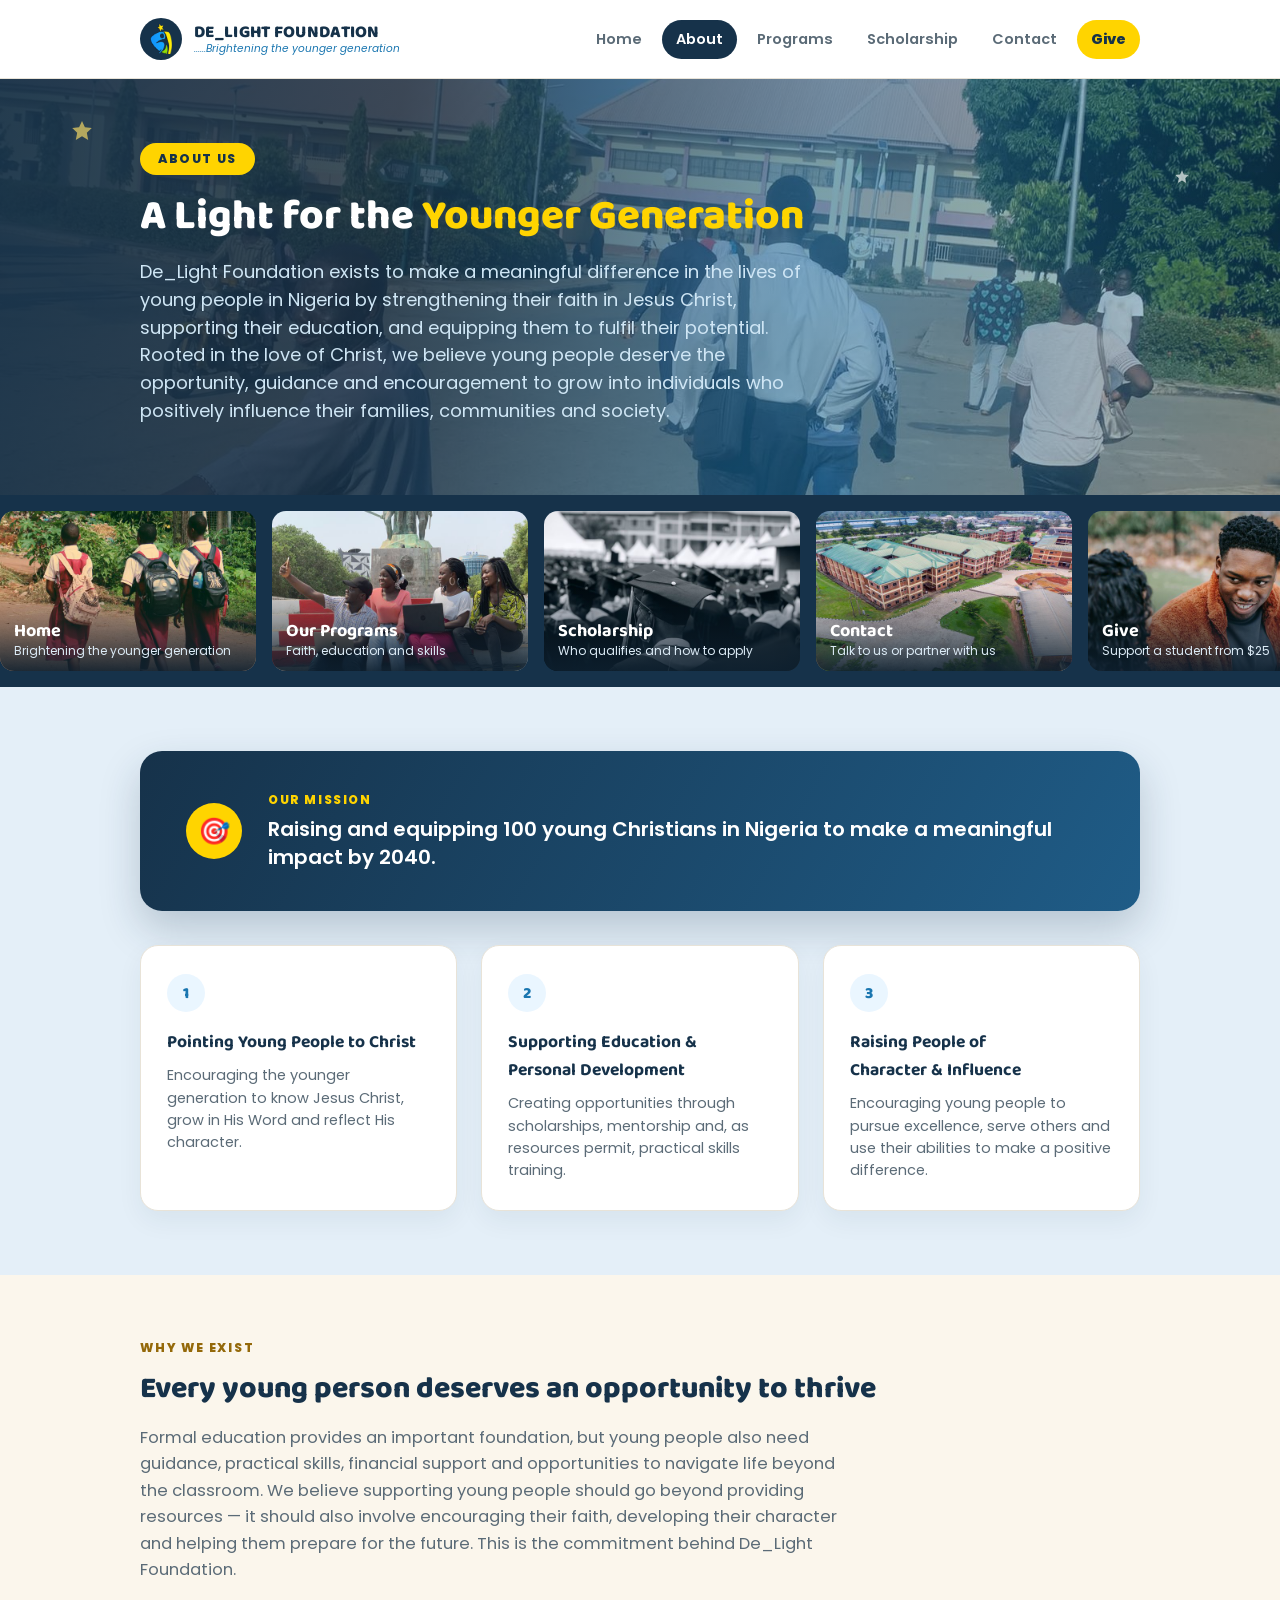
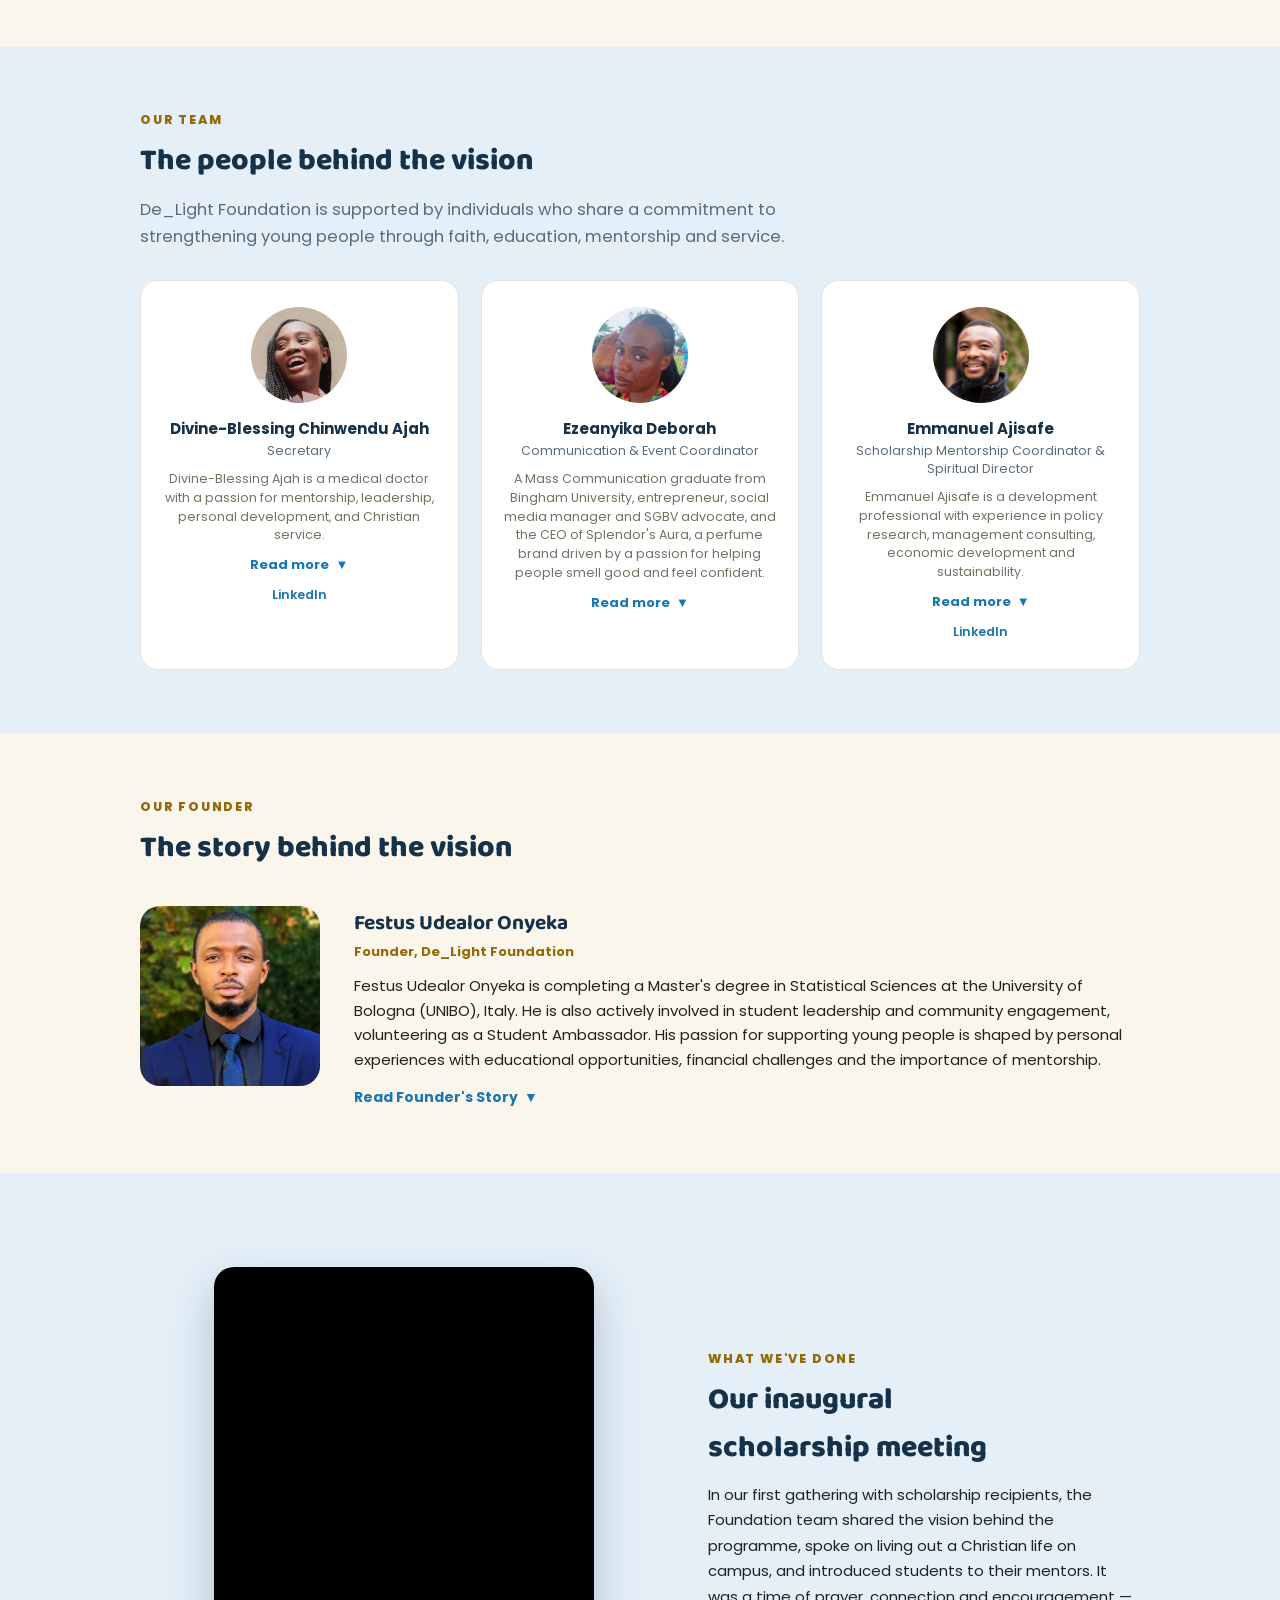
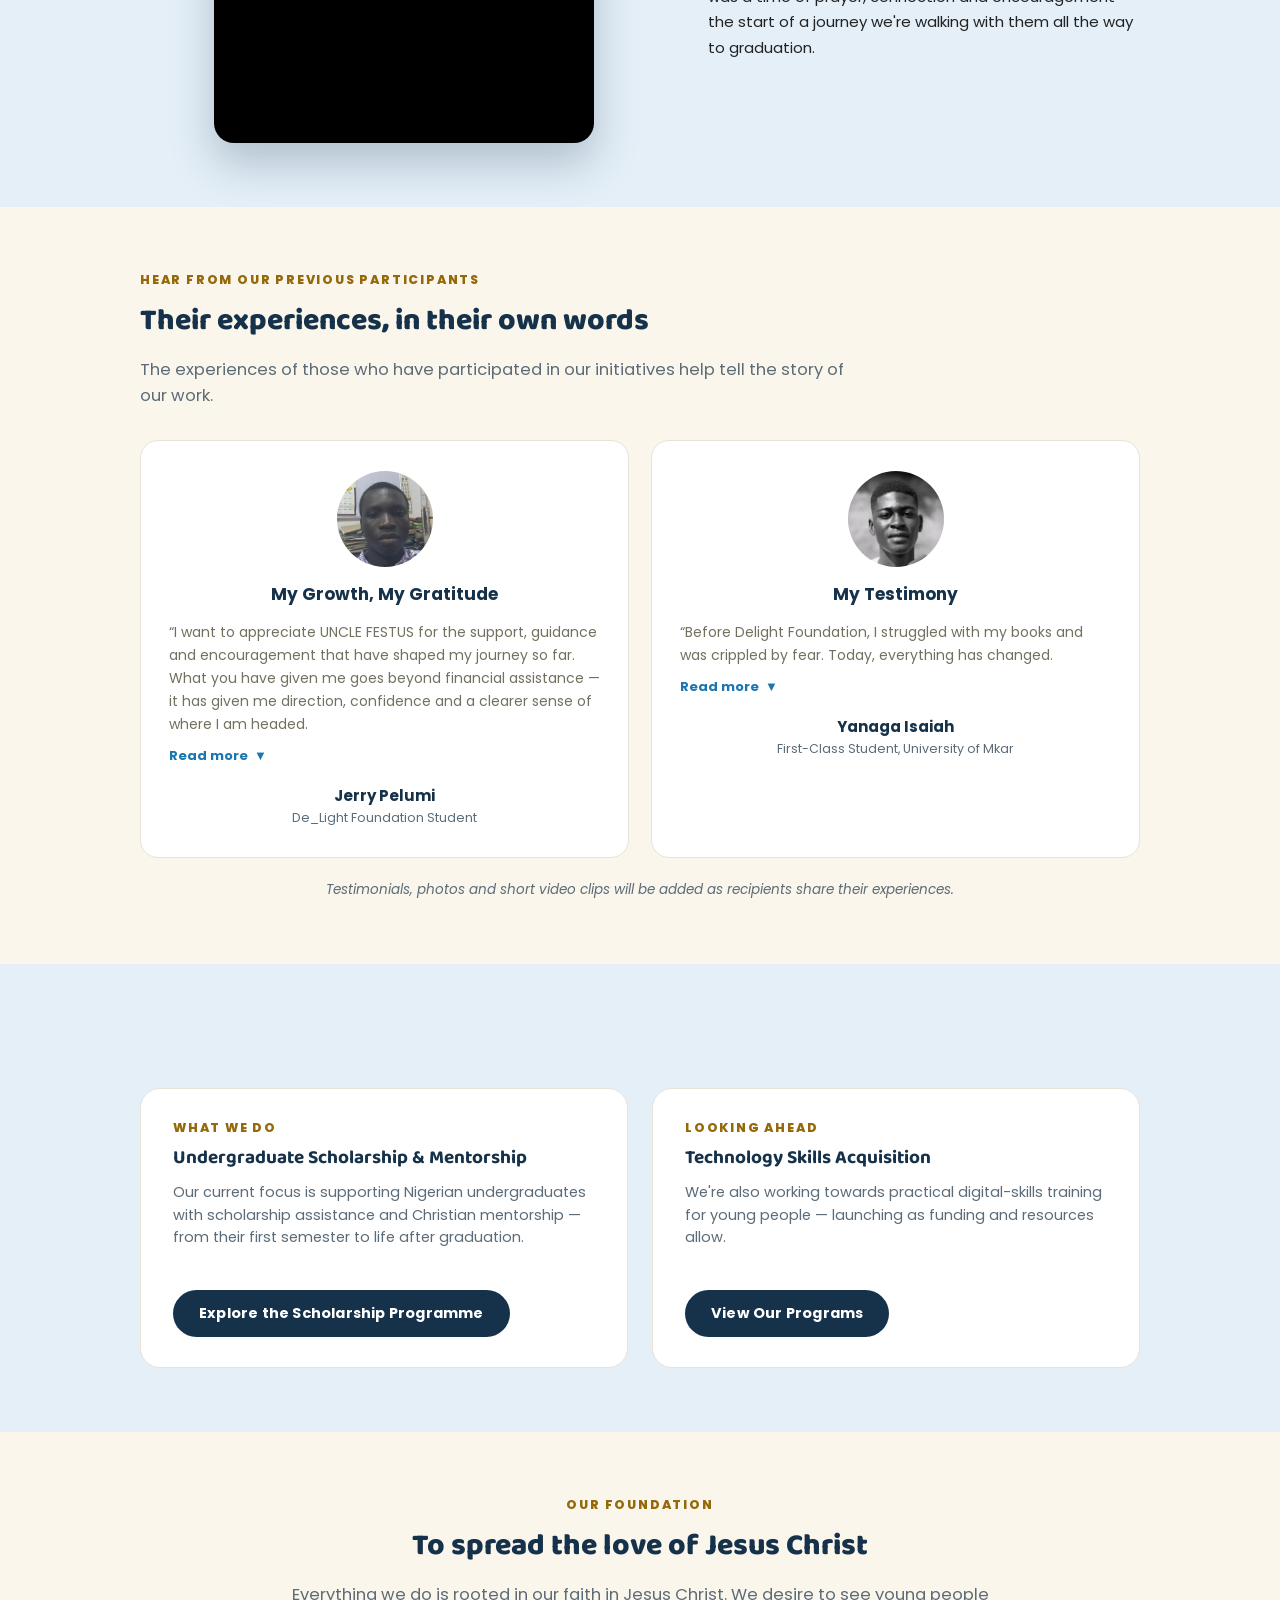
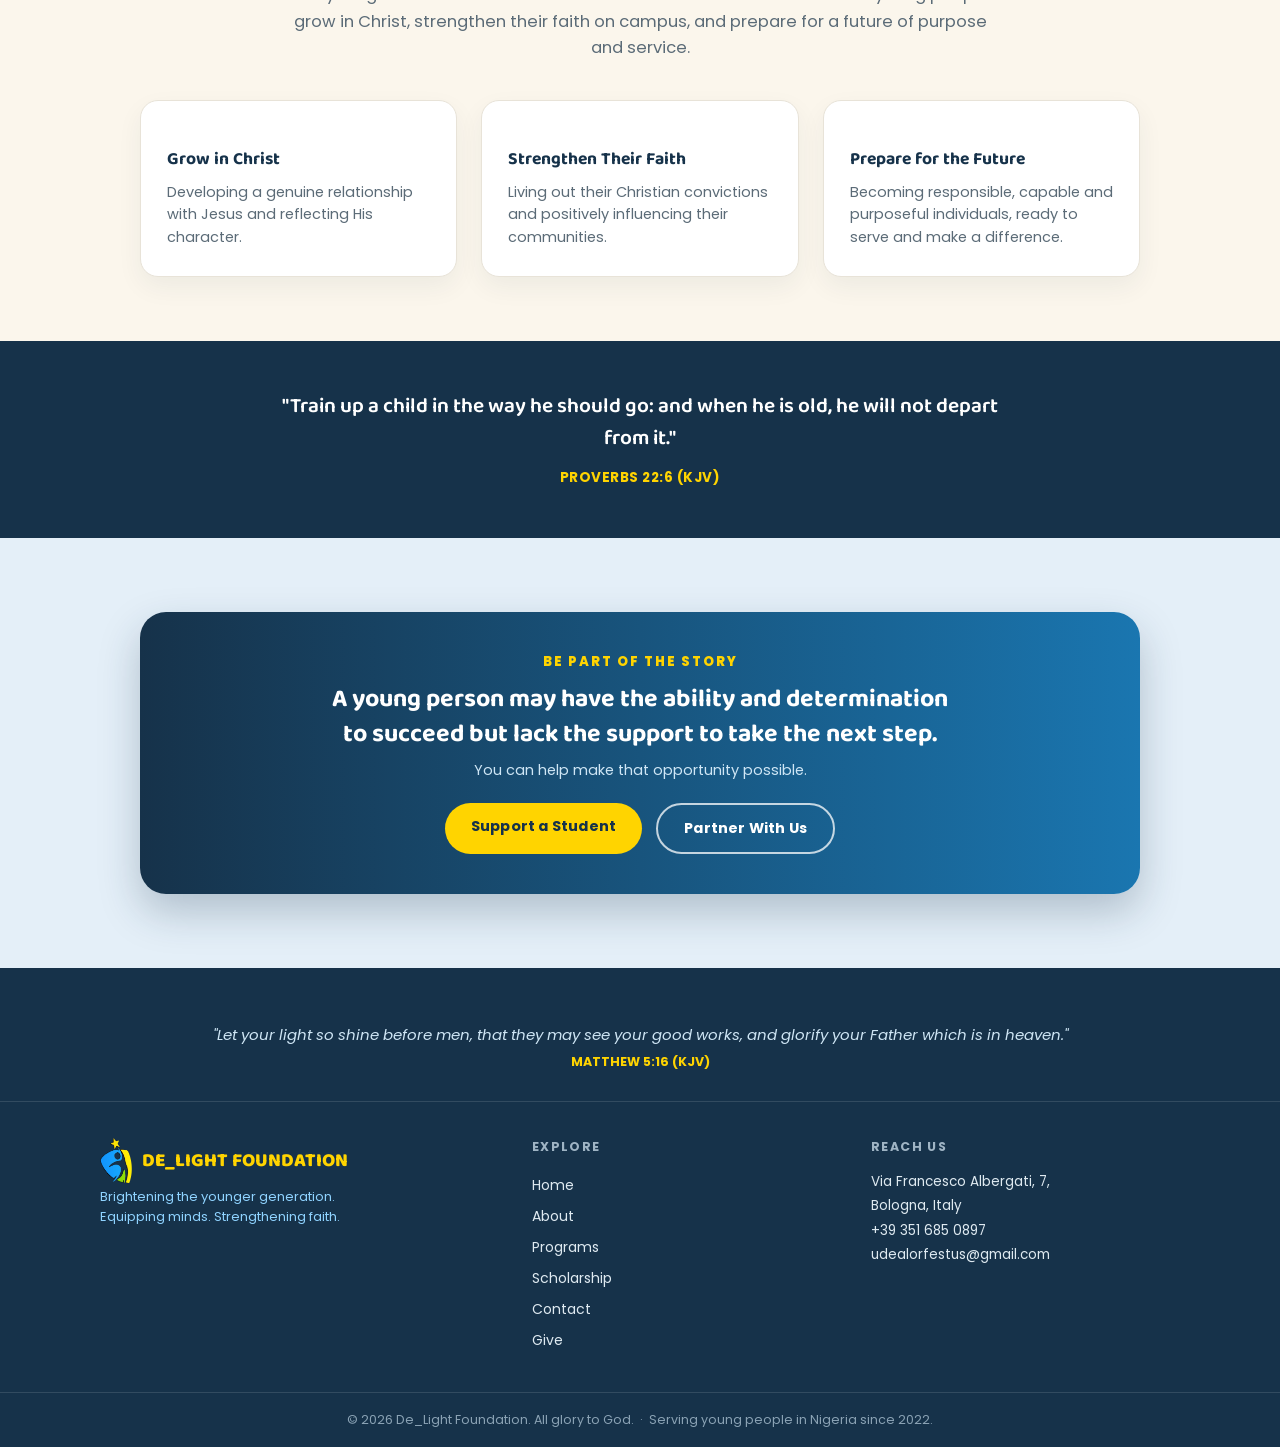
==== about.html @ c55ac1d5 "Initial commit of De_Light Foundation website Co-Authored-By: Claude Opus 5.5 <noreply@anthropic.com" ====
<!DOCTYPE html>
<html lang="en">
<head>
<meta charset="UTF-8">
<meta name="viewport" content="width=device-width, initial-scale=1">
<title>About Us — De_Light Foundation</title>
<meta name="description" content="De_Light Foundation's story, mission, founder, team and the students and communities we've already reached.">
<link rel="icon" href="assets/img/favicon-32.png" sizes="32x32">
<link rel="icon" href="assets/img/favicon.png" sizes="64x64">
<link rel="apple-touch-icon" href="assets/img/apple-touch-icon.png">
<link rel="preconnect" href="https://fonts.googleapis.com">
<link rel="stylesheet" href="https://fonts.googleapis.com/css2?family=Baloo+2:wght@500;600;700;800&family=Poppins:wght@300;400;500;600;700;800&display=swap">
<link rel="stylesheet" href="assets/css/style.css">
</head>
<body data-page="about">

<nav class="navbar">
  <div class="wrap">
    <a class="brand" href="index.html">
      <span class="mark"><img src="assets/img/logo-icon.png" alt="De_Light Foundation logo"></span>
      <div class="word">
        <div class="name">DE_LIGHT FOUNDATION</div>
        <div class="tag">......Brightening the younger generation</div>
      </div>
    </a>
    <button class="navtoggle" aria-label="Toggle menu"><span></span><span></span><span></span></button>
    <div class="navlinks">
      <a data-nav="home" href="index.html">Home</a>
      <a data-nav="about" href="about.html">About</a>
      <a data-nav="programs" href="programs.html">Programs</a>
      <a data-nav="scholarship" href="scholarship.html">Scholarship</a>
      <a data-nav="contact" href="contact.html">Contact</a>
      <a data-nav="give" class="give" href="give.html">Give</a>
    </div>
  </div>
</nav>

<section class="hero has-photo" style="background-image:linear-gradient(100deg, rgba(22,50,74,.94) 0%, rgba(22,50,74,.82) 30%, rgba(26,118,176,.58) 62%, rgba(26,118,176,.32) 100%), url('assets/img/campus4_about.jpg')">
  <svg class="star" style="top:40px;left:70px;width:24px;" viewBox="0 0 24 24" fill="#ffe066"><path d="M12 2l2.9 6.26L21.8 9l-5 4.87L18.2 21 12 17.27 5.8 21l1.4-7.13L2.2 9l6.9-.74z"/></svg>
  <svg class="star" style="top:90px;right:90px;width:16px;" viewBox="0 0 24 24" fill="#ffffff"><path d="M12 2l2.9 6.26L21.8 9l-5 4.87L18.2 21 12 17.27 5.8 21l1.4-7.13L2.2 9l6.9-.74z"/></svg>
  <div class="wrap">
    <span class="kicker">About Us</span>
    <h1>A Light for the <span class="accent">Younger Generation</span></h1>
    <p class="sub">De_Light Foundation exists to make a meaningful difference in the lives of young people in Nigeria by strengthening their faith in Jesus Christ, supporting their education, and equipping them to fulfil their potential. Rooted in the love of Christ, we believe young people deserve the opportunity, guidance and encouragement to grow into individuals who positively influence their families, communities and society.</p>
  </div>
</section>

<section class="section">
  <div class="wrap">
    <div class="mission">
      <div class="icon">🎯</div>
      <div class="txt">
        <div class="tiny">Our Mission</div>
        <p>Raising and equipping 100 young Christians in Nigeria to make a meaningful impact by 2040.</p>
      </div>
    </div>

    <div class="grid3">
      <div class="card">
        <div class="num">1</div>
        <h3>Pointing Young People to Christ</h3>
        <p>Encouraging the younger generation to know Jesus Christ, grow in His Word and reflect His character.</p>
      </div>
      <div class="card">
        <div class="num">2</div>
        <h3>Supporting Education &amp; Personal Development</h3>
        <p>Creating opportunities through scholarships, mentorship and, as resources permit, practical skills training.</p>
      </div>
      <div class="card">
        <div class="num">3</div>
        <h3>Raising People of Character &amp; Influence</h3>
        <p>Encouraging young people to pursue excellence, serve others and use their abilities to make a positive difference.</p>
      </div>
    </div>
  </div>
</section>

<section class="section cream">
  <div class="wrap">
    <div class="section-label">Why We Exist</div>
    <h2 class="title">Every young person deserves an opportunity to thrive</h2>
    <p class="lead">Formal education provides an important foundation, but young people also need guidance, practical skills, financial support and opportunities to navigate life beyond the classroom. We believe supporting young people should go beyond providing resources — it should also involve encouraging their faith, developing their character and helping them prepare for the future. This is the commitment behind De_Light Foundation.</p>
  </div>
</section>

<!--
  ===== OUR TEAM =====
  Each card below is one team member. To add a real person:
  1. Replace "Team Member Name" and "Position / Role".
  2. Replace the short bio text (50–80 words is ideal).
  3. Remove class="placeholder" from the <div class="people-card ...">  so it switches from dashed/placeholder styling to the solid card style.
  4. Optional: swap <div class="avatar">+</div> for <div class="avatar"><img src="assets/img/team/NAME.jpg" alt="Name"></div>
  Duplicate the whole <div class="people-card">...</div> block to add more team members.
-->
<section class="section">
  <div class="wrap">
    <div class="section-label">Our Team</div>
    <h2 class="title">The people behind the vision</h2>
    <p class="lead">De_Light Foundation is supported by individuals who share a commitment to strengthening young people through faith, education, mentorship and service.</p>
    <div class="people-grid">
      <div class="people-card"><div class="avatar"><img class="crop" style="width:280%;left:-88.4%;top:-64.3%" src="images/Divine%20Blessing%20Ajah.jpeg" alt="Divine-Blessing Chinwendu Ajah"></div><div class="nm">Divine-Blessing Chinwendu Ajah</div><div class="rl">Secretary</div><div class="bio">Divine-Blessing Ajah is a medical doctor with a passion for mentorship, leadership, personal development, and Christian service.</div><button type="button" class="readmore-toggle" aria-expanded="false">Read more <span class="chev">&#9660;</span></button><div class="readmore-body"><div class="bio">She has held various leadership and administrative roles, contributing to initiatives focused on community building, youth engagement, and personal growth. She is particularly passionate about helping young Christians discover their purpose, develop godly character, and navigate life's challenges through faith-based mentorship. She believes in raising a generation of young people who are spiritually grounded, purpose-driven, and equipped to positively influence their communities.</div></div><a class="li" href="https://www.linkedin.com/in/divine-blessing-a-935b14116" target="_blank" rel="noopener">LinkedIn</a></div>
      <div class="people-card"><div class="avatar"><img class="crop" style="width:117.4%;left:-13%;top:-41.3%" src="images/Deborah%20Ezeanyika.jpeg" alt="Ezeanyika Deborah"></div><div class="nm">Ezeanyika Deborah</div><div class="rl">Communication &amp; Event Coordinator</div><div class="bio">A Mass Communication graduate from Bingham University, entrepreneur, social media manager and SGBV advocate, and the CEO of Splendor's Aura, a perfume brand driven by a passion for helping people smell good and feel confident.</div><button type="button" class="readmore-toggle" aria-expanded="false">Read more <span class="chev">&#9660;</span></button><div class="readmore-body"><div class="bio">Passionate about leadership, advocacy and making a positive impact, and committed to bringing leadership skills, creativity and experience to ensure that De_Light Foundation thrives and achieves its goals.</div></div></div>
      <div class="people-card"><div class="avatar"><img class="crop" style="width:320%;left:-126.25%;top:-31.25%" src="images/Emmanuel.jpeg" alt="Emmanuel Ajisafe"></div><div class="nm">Emmanuel Ajisafe</div><div class="rl">Scholarship Mentorship Coordinator &amp; Spiritual Director</div><div class="bio">Emmanuel Ajisafe is a development professional with experience in policy research, management consulting, economic development and sustainability.</div><button type="button" class="readmore-toggle" aria-expanded="false">Read more <span class="chev">&#9660;</span></button><div class="readmore-body"><div class="bio">He holds an MA in International Affairs from Johns Hopkins University School of Advanced International Studies (SAIS). His interests include energy transition, climate investment, infrastructure development and public policy. He is passionate about revealing Christ through every experience, relationship and opportunity, while contributing to Africa's sustainable development.</div></div><a class="li" href="https://www.linkedin.com/in/ajisafe-emmanuel" target="_blank" rel="noopener">LinkedIn</a></div>
    </div>
  </div>
</section>

<section class="section cream">
  <div class="wrap">
    <div class="section-label">Our Founder</div>
    <h2 class="title">The story behind the vision</h2>
    <div class="founder">
      <div class="photo"><img class="crop" style="width:204.8%;left:-48.5%;top:0" src="images/Founder.jpeg" alt="Festus Udealor Onyeka"></div>
      <div>
        <h3>Festus Udealor Onyeka</h3>
        <div class="role">Founder, De_Light Foundation</div>
        <p>Festus Udealor Onyeka is completing a Master's degree in Statistical Sciences at the University of Bologna (UNIBO), Italy. He is also actively involved in student leadership and community engagement, volunteering as a Student Ambassador. His passion for supporting young people is shaped by personal experiences with educational opportunities, financial challenges and the importance of mentorship.</p>
        <button type="button" class="readmore-toggle" aria-expanded="false" data-closed="Read Founder's Story" data-open="Hide Founder's Story">Read Founder's Story <span class="chev">&#9660;</span></button>
        <div class="founder-story">
          <div class="inner">
            <p>In 2018, Festus sat the Bilateral Education Agreement (BEA) scholarship examination, hoping it would relieve the financial pressure of his education. He never received feedback on the outcome and the funding never came.</p>
            <p>Looking back, what hurt most was not the missing funds alone, but the absence of mentorship. A structured support system would have made a significant difference in navigating the challenges of education and life after graduation.</p>
            <p>That experience helped inspire De_Light Foundation's expanded commitment in 2026 to undergraduate scholarships and mentorship, ensuring that students receive not only financial support but also guidance and encouragement along their journey.</p>
          </div>
        </div>
      </div>
    </div>
  </div>
</section>

<!--
  ===== WHAT WE'VE DONE / VIDEO =====
  Facebook video embed. The "portrait" class suits tall videos; remove it for a widescreen video.
-->
<section class="section">
  <div class="wrap">
    <div class="video-block">
      <div class="video-frame portrait">
        <iframe src="https://www.facebook.com/plugins/video.php?height=476&href=https%3A%2F%2Fwww.facebook.com%2Fudealor.faze%2Fvideos%2F1469001474059102%2F&show_text=false&width=380&t=0" title="Inaugural Meeting Highlights" scrolling="no" allowfullscreen="true" allow="autoplay; clipboard-write; encrypted-media; picture-in-picture; web-share"></iframe>
      </div>
      <div class="recap">
        <div class="section-label">What We've Done</div>
        <h2 class="title" style="margin-bottom:10px;">Our inaugural scholarship meeting</h2>
        <p>In our first gathering with scholarship recipients, the Foundation team shared the vision behind the programme, spoke on living out a Christian life on campus, and introduced students to their mentors. It was a time of prayer, connection and encouragement — the start of a journey we're walking with them all the way to graduation.</p>      </div>
    </div>
  </div>
</section>

<!--
  ===== TESTIMONIALS =====
  Duplicate a <div class="people-card">...</div> block to add more.
  Remove class="placeholder" once a quote is real.
-->
<section class="section cream">
  <div class="wrap">
    <div class="section-label">Hear From Our Previous Participants</div>
    <h2 class="title">Their experiences, in their own words</h2>
    <p class="lead">The experiences of those who have participated in our initiatives help tell the story of our work.</p>
    <div class="people-grid testimonials">
      <div class="people-card">
        <div class="avatar"><img class="crop" style="width:144.6%;left:-13.4%;top:-53.6%" src="images/Pulumi.jpeg" alt="Jerry Pelumi"></div>
        <div class="ttl">My Growth, My Gratitude</div>
        <div class="bio">
          <p>“I want to appreciate UNCLE FESTUS for the support, guidance and encouragement that have shaped my journey so far. What you have given me goes beyond financial assistance — it has given me direction, confidence and a clearer sense of where I am headed.</p>
        </div>
        <button type="button" class="readmore-toggle" aria-expanded="false">Read more <span class="chev">&#9660;</span></button>
        <div class="readmore-body"><div class="bio">
          <p>The academic support made it possible for me to stay focused and push harder toward my goals, and the moral guidance you have shared has sharpened my discipline, humility, patience and perseverance — qualities I intend to carry with me well beyond this programme.</p>
          <p>Your career advice has pushed me to think more seriously about my future, build my skills and position myself for the opportunities ahead. I’m taking that seriously, and I’m determined to make the most of it.</p>
          <p>I don’t see this support as something to simply receive — I see it as an investment I intend to grow, and to pay forward to others when the time comes. That’s a commitment, not just a hope.</p>
          <p>May God continue to bless your leadership and the work you’re doing, sir.”</p>
        </div></div>
        <div class="nm">Jerry Pelumi</div>
        <div class="rl">De_Light Foundation Student</div>
      </div>
      <div class="people-card">
        <div class="avatar"><img class="crop" style="width:178.75%;left:-44.5%;top:-6.25%" src="images/Yiinaga%20Isaih.jpeg" alt="Yanaga Isaiah"></div>
        <div class="ttl">My Testimony</div>
        <div class="bio">
          <p>“Before Delight Foundation, I struggled with my books and was crippled by fear. Today, everything has changed.</p>
        </div>
        <button type="button" class="readmore-toggle" aria-expanded="false">Read more <span class="chev">&#9660;</span></button>
        <div class="readmore-body"><div class="bio">
          <p>Through the dedicated guidance of Mr. Festus, Miss Debby, and other instructors, I moved from struggling with reading to loving my books and craving deeper research. Spiritually and morally, I transformed from fearing my fears to trusting God and overcoming them.</p>
          <p>The result? I can boldly beat my chest - I'm a first-class student at University of Mkar with no carryover.</p>
          <p>Thank you, Delight Foundation, for contributing maximally to my education, spiritual, and moral life. You shaped me into who I am today.”</p>
        </div></div>
        <div class="nm">Yanaga Isaiah</div>
        <div class="rl">First-Class Student, University of Mkar</div>
      </div>
    </div>
    <div class="people-note">Testimonials, photos and short video clips will be added as recipients share their experiences.</div>
  </div>
</section>

<section class="section">
  <div class="wrap">
    <div class="grid2">
      <div class="teaser" style="flex-direction:column;align-items:flex-start;">
        <div class="t">
          <div class="section-label">What We Do</div>
          <h3 style="margin-top:6px;">Undergraduate Scholarship &amp; Mentorship</h3>
          <p>Our current focus is supporting Nigerian undergraduates with scholarship assistance and Christian mentorship — from their first semester to life after graduation.</p>
        </div>
        <a class="btn btn-navy" style="margin-top:18px;" href="scholarship.html">Explore the Scholarship Programme</a>
      </div>
      <div class="teaser" style="flex-direction:column;align-items:flex-start;">
        <div class="t">
          <div class="section-label">Looking Ahead</div>
          <h3 style="margin-top:6px;">Technology Skills Acquisition</h3>
          <p>We're also working towards practical digital-skills training for young people — launching as funding and resources allow.</p>
        </div>
        <a class="btn btn-navy" style="margin-top:18px;" href="programs.html">View Our Programs</a>
      </div>
    </div>
  </div>
</section>

<section class="section cream">
  <div class="wrap" style="text-align:center;">
    <div class="section-label">Our Foundation</div>
    <h2 class="title">To spread the love of Jesus Christ</h2>
    <p class="lead" style="margin:12px auto 0;">Everything we do is rooted in our faith in Jesus Christ. We desire to see young people grow in Christ, strengthen their faith on campus, and prepare for a future of purpose and service.</p>
    <div class="grid3" style="margin-top:38px;">
      <div class="card" style="text-align:left;"><h3>Grow in Christ</h3><p>Developing a genuine relationship with Jesus and reflecting His character.</p></div>
      <div class="card" style="text-align:left;"><h3>Strengthen Their Faith</h3><p>Living out their Christian convictions and positively influencing their communities.</p></div>
      <div class="card" style="text-align:left;"><h3>Prepare for the Future</h3><p>Becoming responsible, capable and purposeful individuals, ready to serve and make a difference.</p></div>
    </div>
  </div>
</section>

<section class="scripture">
  <q>"Train up a child in the way he should go: and when he is old, he will not depart from it."</q>
  <div class="ref">PROVERBS 22:6 (KJV)</div>
</section>

<section class="section">
  <div class="wrap">
    <div class="cta-bar">
      <div class="lbl">Be Part of the Story</div>
      <h3>A young person may have the ability and determination to succeed but lack the support to take the next step.</h3>
      <div class="sub">You can help make that opportunity possible.</div>
      <div class="row">
        <a class="btn btn-gold" href="give.html">Support a Student</a>
        <a class="btn btn-outline" href="contact.html">Partner With Us</a>
      </div>
    </div>
  </div>
</section>

<footer>
  <div class="foot-verse">
    <q>"Let your light so shine before men, that they may see your good works, and glorify your Father which is in heaven."</q>
    <span class="ref">MATTHEW 5:16 (KJV)</span>
  </div>
  <div class="wrap foot-grid">
    <div class="brandcol">
      <div class="name"><img src="assets/img/logo-icon.png" alt="">DE_LIGHT FOUNDATION</div>
      <div class="tag">Brightening the younger generation.<br>Equipping minds. Strengthening faith.</div>
    </div>
    <div class="links">
      <h4>Explore</h4>
      <a href="index.html">Home</a>
      <a href="about.html">About</a>
      <a href="programs.html">Programs</a>
      <a href="scholarship.html">Scholarship</a>
      <a href="contact.html">Contact</a>
      <a href="give.html">Give</a>
    </div>
    <div class="contact">
      <h4>Reach Us</h4>
      <p>Via Francesco Albergati, 7,<br>Bologna, Italy</p>
      <p>+39 351 685 0897<br>udealorfestus@gmail.com</p>
    </div>
  </div>
  <div class="foot-bottom">© 2026 De_Light Foundation. All glory to God. &nbsp;·&nbsp; Serving young people in Nigeria since 2022.</div>
</footer>

<script src="assets/js/main.js"></script>
</body>
</html>
---- assets/css/style.css ----
/* =========================================================
   De_Light Foundation — shared stylesheet
   Brand: Baloo 2 (headings) + Poppins (body)
   ========================================================= */
:root{
  --navy:#16324A; --navy-light:#1f5c87; --blue:#1A76B0; --blue-soft:#eaf6ff;
  --gold:#FFD400; --amber:#94690A; --green:#3E8E2E; --red:#C0442E;
  --cream:#FBF6EC; --dark:#222222; --grey:#5B6B77; --border:#E8E3D8;
  --bg:#E4EFF8; --fg:var(--dark);
  color-scheme:light;
}
*{margin:0;padding:0;box-sizing:border-box;}
html{scroll-behavior:smooth;}
body{font-family:'Poppins',sans-serif;color:var(--fg);background:var(--bg);-webkit-font-smoothing:antialiased;}
h1,h2,h3{font-family:'Baloo 2',sans-serif;text-wrap:balance;}
a{text-decoration:none;color:inherit;}
q{quotes:none;}
img,svg{display:block;max-width:100%;}
.wrap{max-width:1080px;margin:0 auto;padding-inline:16px;}
@media(min-width:640px){ .wrap{padding-inline:40px;} }

/* ---------- NAVBAR ---------- */
.navbar{position:sticky;top:0;z-index:50;background:#fff;border-bottom:1px solid var(--border);}
.navbar .wrap{display:flex;align-items:center;justify-content:space-between;height:78px;}
.brand{display:flex;align-items:center;gap:12px;}
.brand .mark{width:42px;height:42px;flex:0 0 42px;border-radius:50%;background:var(--navy);display:flex;align-items:center;justify-content:center;overflow:hidden;}
.brand .mark img{width:72%;height:72%;object-fit:contain;display:block;}
.brand .word{line-height:1.15;}
.brand .word .name{font-family:'Baloo 2';font-weight:800;font-size:17px;color:var(--navy);letter-spacing:.3px;}
.brand .word .tag{font-size:10.5px;font-style:italic;color:var(--blue);}
.navlinks{display:flex;align-items:center;gap:6px;}
.navlinks a{font-size:14.5px;font-weight:600;color:var(--grey);padding:9px 14px;border-radius:20px;transition:.15s;}
.navlinks a:hover{background:var(--blue-soft);color:var(--navy);}
.navlinks a.active{background:var(--navy);color:#fff;}
.navlinks .give{background:var(--gold);color:var(--navy)!important;font-weight:800;}
.navlinks .give:hover{background:#ffde33;color:var(--navy)!important;}
.navlinks .give.active{background:var(--gold);color:var(--navy)!important;box-shadow:0 0 0 2px var(--navy) inset;}
.navtoggle{display:none;background:none;border:none;cursor:pointer;padding:8px;}
.navtoggle span{display:block;width:24px;height:2.5px;background:var(--navy);margin:5px 0;border-radius:2px;}

/* ---------- HERO ---------- */
.hero{background:linear-gradient(135deg,var(--navy) 0%, var(--navy-light) 55%, var(--blue) 100%);position:relative;overflow:hidden;padding:64px 0 70px;}
.hero.has-photo{
  background-size:cover;
  background-position:center;
  background-repeat:no-repeat;
}
.hero .star{position:absolute;opacity:.65;}
.kicker{display:inline-block;background:var(--gold);color:var(--navy);font-weight:800;font-size:12.5px;letter-spacing:1.6px;text-transform:uppercase;padding:7px 18px;border-radius:30px;}
.hero h1{color:#fff;font-weight:800;font-size:42px;line-height:1.16;margin-top:18px;max-width:780px;}
.hero h1 .accent{color:var(--gold);}
.hero p.sub{color:#cfe6f5;font-size:18px;font-weight:400;margin-top:16px;max-width:680px;line-height:1.55;}
.hero .cta-row{margin-top:28px;display:flex;gap:14px;flex-wrap:wrap;}
.btn{display:inline-block;padding:13px 26px;border-radius:30px;font-weight:700;font-size:14.5px;letter-spacing:.2px;transition:.15s;border:none;cursor:pointer;font-family:'Poppins',sans-serif;}
.btn-gold{background:var(--gold);color:var(--navy);}
.btn-gold:hover{background:#ffde33;}
.btn-outline{border:2px solid rgba(255,255,255,.75);color:#fff;background:none;}
.btn-outline:hover{background:rgba(255,255,255,.12);}
.btn-navy{background:var(--navy);color:#fff;}
.btn-navy:hover{background:#1c3e5c;}

/* ---------- ROLLING PICTURE STRIP (list lives in main.js) ---------- */
.rolling{background:var(--navy);padding:16px 0;overflow:hidden;}
.rolling-track{display:flex;width:max-content;animation:roll 45s linear infinite;}
.rolling:hover .rolling-track,.rolling:focus-within .rolling-track{animation-play-state:paused;}
@keyframes roll{to{transform:translateX(-25%);}}
.roll-card{position:relative;flex:0 0 auto;width:256px;height:160px;margin-right:16px;border-radius:14px;overflow:hidden;display:block;}
.roll-card img{width:100%;height:100%;object-fit:cover;transition:transform .3s;}
.roll-card:hover img{transform:scale(1.06);}
.roll-card:focus-visible{outline:3px solid var(--gold);outline-offset:-3px;}
.roll-txt{position:absolute;left:0;right:0;bottom:0;padding:34px 14px 12px;background:linear-gradient(0deg,rgba(13,31,46,.92),rgba(13,31,46,0));color:#fff;}
.roll-txt b{display:block;font-family:'Baloo 2',sans-serif;font-size:18px;font-weight:700;line-height:1.2;}
.roll-txt small{display:block;font-size:12px;color:#dcebf6;line-height:1.35;}
@media(prefers-reduced-motion:reduce){
  .rolling{overflow-x:auto;}
  .rolling-track{animation:none;}
}

/* ---------- SECTION GENERICS ---------- */
.section{padding:64px 0;}
.section.cream{background:var(--cream);}
.section-label{color:var(--amber);font-weight:800;font-size:12.5px;letter-spacing:1.8px;text-transform:uppercase;}
.section h2.title{color:var(--navy);font-weight:800;font-size:30px;margin-top:8px;}
.section p.lead{color:var(--grey);font-size:16.5px;margin-top:12px;max-width:720px;line-height:1.6;}
.divider{height:1px;background:var(--border);margin:56px 0;}

/* ---------- MISSION BOX ---------- */
.mission{background:linear-gradient(120deg,var(--navy),var(--navy-light));border-radius:22px;padding:40px 46px;color:#fff;display:flex;align-items:center;gap:26px;box-shadow:0 18px 40px rgba(22,50,74,.22);}
.mission .icon{flex:0 0 56px;width:56px;height:56px;border-radius:50%;background:var(--gold);display:flex;align-items:center;justify-content:center;font-size:26px;}
.mission .txt .tiny{color:var(--gold);font-weight:800;font-size:12px;letter-spacing:1.6px;text-transform:uppercase;}
.mission .txt p{font-size:20px;font-weight:600;margin-top:6px;line-height:1.4;}

/* ---------- OBJECTIVES / OFFER GRID ---------- */
.grid3{display:grid;grid-template-columns:repeat(3,1fr);gap:24px;margin-top:34px;}
.grid2{display:grid;grid-template-columns:repeat(2,1fr);gap:24px;margin-top:34px;}
.card{background:#fff;border:1px solid var(--border);border-radius:18px;padding:28px 26px;box-shadow:0 10px 26px rgba(22,50,74,.06);}
.card .num{width:38px;height:38px;border-radius:50%;background:var(--blue-soft);color:var(--blue);font-weight:800;font-family:'Baloo 2';display:flex;align-items:center;justify-content:center;font-size:16px;}
.card h3{color:var(--navy);font-size:17.5px;margin-top:16px;font-weight:700;}
.card p{color:var(--grey);font-size:14.5px;margin-top:8px;line-height:1.55;}

/* ---------- FOUNDER ---------- */
.founder{display:grid;grid-template-columns:180px 1fr;gap:34px;align-items:start;margin-top:34px;}
.founder .photo{width:180px;height:180px;border-radius:20px;background:linear-gradient(135deg,var(--blue-soft),#fff);border:2px dashed #AFCBE0;display:flex;flex-direction:column;align-items:center;justify-content:center;color:var(--blue);gap:6px;overflow:hidden;}
.founder .photo img{width:100%;height:100%;object-fit:cover;}
.founder .photo .plus{font-size:26px;font-weight:800;}
.founder .photo span{font-size:11.5px;color:var(--grey);font-weight:600;text-align:center;padding:0 10px;}
.founder h3{color:var(--navy);font-size:21px;font-weight:700;}
.founder .role{color:var(--amber);font-weight:700;font-size:13px;margin-top:2px;}
.founder p{color:var(--dark);font-size:15px;line-height:1.65;margin-top:12px;}
.readmore-toggle{background:none;border:0;padding:0;font-family:inherit;margin-top:14px;display:inline-flex;align-items:center;gap:6px;color:var(--blue);font-weight:700;font-size:14px;cursor:pointer;user-select:none;}
.readmore-toggle .chev{transition:.2s;display:inline-block;}
.readmore-toggle.open .chev{transform:rotate(180deg);}
.founder-story,.readmore-body{max-height:0;overflow:hidden;transition:max-height .35s ease;}
.founder-story.open{max-height:600px;}
.readmore-body.open{max-height:1400px;}
.founder-story .inner{background:var(--cream);border-left:4px solid var(--gold);border-radius:10px;padding:20px 22px;margin-top:14px;}
.founder-story .inner p{margin-top:0;}
.founder-story .inner p + p{margin-top:12px;}

/* ---------- PEOPLE CARDS (team / testimonials) ---------- */
.placeholder-tag{display:inline-block;background:#FFF1D6;color:var(--amber);border:1px solid #F0D79A;font-size:11px;font-weight:700;padding:3px 10px;border-radius:20px;letter-spacing:.3px;}
.people-grid{display:grid;grid-template-columns:repeat(3,1fr);gap:22px;margin-top:30px;}
.people-card{background:#fff;border:1px solid var(--border);border-radius:18px;padding:26px 20px;text-align:center;}
.people-card.placeholder{border:2px dashed #C9C2AE;}
.people-card .avatar{width:74px;height:74px;border-radius:50%;background:var(--cream);border:2px dashed #C9C2AE;margin:0 auto;display:flex;align-items:center;justify-content:center;color:#B9AF95;font-size:24px;font-weight:800;overflow:hidden;}
.people-card .avatar img{width:100%;height:100%;object-fit:cover;}
.people-card .avatar:has(img){width:96px;height:96px;border:0;position:relative;}
.founder .photo:has(img){border:0;position:relative;}
/* Zooms a photo onto the face: set width/left/top inline, as percentages of the frame */
.people-card .avatar img.crop,.founder .photo img.crop{position:absolute;max-width:none;height:auto;object-fit:fill;}
.people-card .nm{font-weight:700;color:var(--navy);font-size:15px;margin-top:14px;}
.people-card .rl{color:var(--grey);font-size:12.5px;margin-top:2px;}
.people-card .bio{color:#73705f;font-size:12.5px;margin-top:10px;line-height:1.5;}
.people-card.placeholder .bio{color:#9A947F;font-style:italic;}
.people-card .li{display:inline-block;margin-top:10px;color:var(--blue);font-size:12.5px;font-weight:600;}
.people-card .li:hover{text-decoration:underline;}
.people-card .readmore-toggle{margin-top:10px;font-size:13px;}
.testimonials .readmore-toggle{display:flex;}
.people-grid.testimonials{grid-template-columns:repeat(2,1fr);}
.testimonials .people-card{padding:30px 28px;}
.testimonials .ttl{font-weight:700;color:var(--navy);font-size:17px;margin-top:14px;}
.testimonials .bio{font-size:14px;line-height:1.65;text-align:left;margin-top:14px;}
.testimonials .bio p+p{margin-top:10px;}
.testimonials .nm{margin-top:18px;}
.people-note{text-align:center;color:var(--grey);font-size:13.5px;margin-top:22px;font-style:italic;}

/* ---------- STATS / TIERS / PROGRESS (home + give) ---------- */
.stat-card{background:#fff;border:1px solid var(--border);border-radius:18px;padding:30px 26px;box-shadow:0 10px 26px rgba(22,50,74,.06);text-align:center;}
.stat-card .big{font-family:'Baloo 2';font-weight:800;color:var(--navy);font-size:32px;font-variant-numeric:tabular-nums;}
.stat-card .lbl2{color:var(--grey);font-size:13.5px;margin-top:8px;line-height:1.5;}
.stage-tag{display:inline-block;font-size:11px;font-weight:800;letter-spacing:.8px;text-transform:uppercase;color:var(--amber);background:#FFF1D6;padding:4px 10px;border-radius:14px;}
.inline-link{color:var(--blue);font-weight:700;font-size:14px;margin-top:14px;display:inline-block;cursor:pointer;}
.tier-card{display:block;background:#fff;border:2px solid var(--border);border-radius:16px;padding:22px 18px;text-align:center;cursor:pointer;transition:.15s;}
.tier-card:hover{border-color:var(--gold);transform:translateY(-2px);box-shadow:0 10px 26px rgba(22,50,74,.12);}
.tier-card.selected{border-color:var(--gold);box-shadow:0 10px 26px rgba(255,212,0,.22);}
.tier-card .amt{font-family:'Baloo 2';font-weight:800;color:var(--navy);font-size:26px;}
.tier-card .who{color:var(--grey);font-size:12.5px;margin-top:6px;}
.progress-wrap{margin-top:22px;}
.progress-wrap .lbl2{font-size:13.5px;color:var(--grey);margin-bottom:8px;}
.progress-track{height:10px;border-radius:10px;background:var(--blue-soft);overflow:hidden;}
.progress-fill{height:100%;background:linear-gradient(90deg,var(--gold),#ffe066);border-radius:10px;}
.pay-panel{background:#fff;border:1px solid var(--border);border-radius:20px;padding:32px;margin-top:30px;box-shadow:0 10px 26px rgba(22,50,74,.06);text-align:center;}
.pay-panel .or{color:var(--grey);font-size:12.5px;text-transform:uppercase;letter-spacing:1px;margin:20px 0;position:relative;}
.copy-chip{display:inline-flex;align-items:center;gap:10px;background:var(--cream);border:1px solid var(--border);padding:9px 10px 9px 16px;border-radius:30px;margin-top:10px;}
.copy-chip span{font-weight:600;font-size:14px;color:var(--navy);}
.copy-chip button{background:var(--navy);color:#fff;border:none;font-size:12px;font-weight:700;padding:7px 14px;border-radius:20px;cursor:pointer;}
.pay-note{color:var(--grey);font-size:13px;margin-top:14px;}
.give-options{margin-top:0;}
.give-options .pay-panel{margin-top:0;}
.pay-title{color:var(--navy);font-size:22px;font-weight:700;margin:4px 0 16px;}
.bank-row{margin-top:12px;}
.bank-row .k{display:block;color:var(--grey);font-size:12.5px;}
.bank-row .v{display:block;color:var(--navy);font-size:16px;font-weight:700;margin-top:2px;}
.bank-row .copy-chip{margin-top:4px;}
.bank-row .copy-chip span{font-size:16px;font-weight:700;letter-spacing:.5px;}
.inline-wa{color:var(--blue);font-weight:700;}

/* ---------- WHAT WE'VE DONE / VIDEO ---------- */
.video-block{display:grid;grid-template-columns:1.1fr .9fr;gap:40px;align-items:center;margin-top:30px;}
.video-frame{position:relative;border-radius:20px;overflow:hidden;aspect-ratio:16/9;background:linear-gradient(135deg,var(--navy),var(--blue));box-shadow:0 20px 44px rgba(22,50,74,.25);}
.video-frame iframe{position:absolute;inset:0;width:100%;height:100%;border:none;}
.video-frame.portrait{aspect-ratio:380/476;width:100%;max-width:380px;justify-self:center;background:#000;}
.video-frame .playbtn{position:absolute;top:50%;left:50%;transform:translate(-50%,-50%);width:76px;height:76px;border-radius:50%;background:rgba(255,255,255,.95);display:flex;align-items:center;justify-content:center;box-shadow:0 10px 24px rgba(0,0,0,.25);}
.video-frame .playbtn svg{margin-left:4px;}
.video-frame .caption{position:absolute;bottom:0;left:0;right:0;background:linear-gradient(0deg,rgba(0,0,0,.55),transparent);padding:18px 20px 14px;color:#fff;font-weight:700;font-size:14.5px;}
.video-frame .pending{position:absolute;top:14px;right:14px;}
.recap p{color:var(--dark);font-size:15px;line-height:1.7;}
.recap .section-label{display:block;margin-bottom:4px;}

/* ---------- CTA BAR ---------- */
.cta-bar{margin-top:10px;background:linear-gradient(90deg,var(--navy),var(--blue));border-radius:26px;padding:40px 48px;display:flex;flex-direction:column;align-items:center;text-align:center;box-shadow:0 18px 40px rgba(22,50,74,.25);}
.cta-bar .lbl{color:var(--gold);font-weight:800;font-size:13px;letter-spacing:2px;text-transform:uppercase;}
.cta-bar h3{color:#fff;font-weight:700;font-size:25px;margin-top:10px;max-width:640px;line-height:1.4;}
.cta-bar .sub{color:#cfe6f5;font-size:14.5px;margin-top:8px;}
.cta-bar .row{margin-top:22px;display:flex;gap:14px;flex-wrap:wrap;justify-content:center;}

/* ---------- SCRIPTURE ---------- */
.scripture{text-align:center;padding:50px 0;background:var(--navy);color:#fff;}
.scripture q{font-family:'Baloo 2';font-size:21px;font-weight:600;line-height:1.5;display:block;max-width:760px;margin:0 auto;}
.scripture .ref{color:var(--gold);font-weight:700;font-size:13.5px;margin-top:14px;letter-spacing:.5px;}

/* ---------- LISTS ---------- */
.ol-list{counter-reset:ol;margin-top:26px;display:flex;flex-direction:column;gap:16px;}
.ol-list li{list-style:none;counter-increment:ol;display:flex;gap:16px;align-items:flex-start;}
.ol-list li::before{content:counter(ol);flex:0 0 32px;width:32px;height:32px;border-radius:50%;background:var(--navy);color:#fff;font-family:'Baloo 2';font-weight:700;font-size:14px;display:flex;align-items:center;justify-content:center;}
.ol-list li .t{font-size:15px;color:var(--dark);line-height:1.6;padding-top:4px;}
.ol-list li .t b{color:var(--navy);}
.check-list{margin-top:20px;display:flex;flex-direction:column;gap:13px;}
.check-list li{list-style:none;display:flex;gap:13px;align-items:flex-start;}
.check-list li .dot{flex:0 0 24px;width:24px;height:24px;border-radius:50%;background:var(--green);color:#fff;font-size:12px;display:flex;align-items:center;justify-content:center;margin-top:1px;}
.check-list li .t{font-size:14.5px;color:var(--dark);line-height:1.55;}

/* ---------- APPLY PANEL (scholarship) ---------- */
.apply-panel{background:#fff;border:1px solid var(--border);border-radius:20px;padding:36px;margin-top:30px;box-shadow:0 10px 26px rgba(22,50,74,.06);}
.apply-panel .req-label{margin-top:4px;}
.attach-list{margin-top:18px;display:flex;flex-wrap:wrap;gap:10px;}
.attach-list span{background:var(--blue-soft);color:var(--navy);font-size:12.5px;font-weight:600;padding:7px 14px;border-radius:20px;}

/* ---------- PROGRAM HEADER ROW ---------- */
.prog-tag{display:inline-flex;align-items:center;gap:8px;font-size:12.5px;font-weight:800;letter-spacing:1px;text-transform:uppercase;padding:6px 14px;border-radius:20px;}
.prog-tag.current{background:#E3F3E8;color:var(--green);}
.prog-tag.planned{background:#FFF1D6;color:var(--amber);}
.prog-head{display:flex;align-items:center;justify-content:space-between;gap:20px;flex-wrap:wrap;}

/* ---------- TEASER PANEL ---------- */
.teaser{border:1.5px solid var(--border);border-radius:20px;padding:30px 32px;margin-top:26px;display:flex;align-items:center;justify-content:space-between;gap:24px;flex-wrap:wrap;background:#fff;}
.teaser .t h3{color:var(--navy);font-size:19px;font-weight:700;}
.teaser .t p{color:var(--grey);font-size:14.5px;margin-top:8px;max-width:520px;line-height:1.55;}

/* ---------- CONTACT PAGE ---------- */
.contact-grid{display:grid;grid-template-columns:1fr 1fr;gap:30px;margin-top:34px;}
.contact-card{background:#fff;border:1px solid var(--border);border-radius:18px;padding:30px 28px;box-shadow:0 10px 26px rgba(22,50,74,.06);}
.contact-card h3{color:var(--navy);font-size:17px;font-weight:700;margin-bottom:6px;}
.contact-card p{color:var(--grey);font-size:14.5px;line-height:1.7;}
.contact-card a.email-link{color:var(--blue);font-weight:700;}
.social-row{margin-top:18px;display:flex;gap:10px;flex-wrap:wrap;}
.social-row a{background:var(--blue-soft);color:var(--navy);font-size:13px;font-weight:700;padding:8px 16px;border-radius:20px;}

/* ---------- FOOTER ---------- */
footer{background:var(--navy);color:#eaeaea;padding:54px 0 0;margin-top:10px;}
.foot-verse{text-align:center;padding-bottom:30px;border-bottom:1px solid rgba(255,255,255,.12);}
.foot-verse q{font-size:15px;color:#cfe6f5;font-style:italic;}
.foot-verse .ref{display:block;margin-top:6px;color:var(--gold);font-weight:700;font-size:12.5px;}
.foot-grid{display:grid;grid-template-columns:1.3fr 1fr 1fr;gap:30px;padding:36px 0;}
.foot-grid .brandcol .name{font-family:'Baloo 2';font-weight:800;color:var(--gold);font-size:19px;display:flex;align-items:center;gap:10px;}
.foot-grid .brandcol .name img{width:32px;height:45px;object-fit:contain;flex:0 0 auto;}
.foot-grid .brandcol .tag{font-size:13px;color:#8fd3ff;margin-top:4px;}
.foot-grid h4{font-size:12.5px;letter-spacing:1.4px;text-transform:uppercase;color:#9fb4c4;margin-bottom:14px;}
.foot-grid .links a{display:block;font-size:14px;color:#dfeaf1;padding:5px 0;}
.foot-grid .contact p{font-size:13.5px;color:#dfeaf1;line-height:1.8;}
.foot-bottom{border-top:1px solid rgba(255,255,255,.12);text-align:center;padding:18px 0;font-size:12.5px;color:#8ba3b5;}

/* ---------- RESPONSIVE ---------- */
@media(max-width:860px){
  .grid3,.grid2,.people-grid,.founder,.video-block,.form-grid,.foot-grid,.contact-grid{grid-template-columns:1fr!important;}
  .hero h1{font-size:32px;}
  .navtoggle{display:block;}
  .navlinks{position:fixed;top:78px;left:0;right:0;background:#fff;flex-direction:column;align-items:stretch;gap:2px;padding:10px 16px 18px;border-bottom:1px solid var(--border);box-shadow:0 14px 26px rgba(22,50,74,.12);transform:translateY(-8px);opacity:0;pointer-events:none;transition:.15s;}
  .navlinks.open{transform:translateY(0);opacity:1;pointer-events:auto;}
  .navlinks a{padding:12px 14px;border-radius:12px;}
}
@media(min-width:861px){
  .navlinks{display:flex!important;}
}
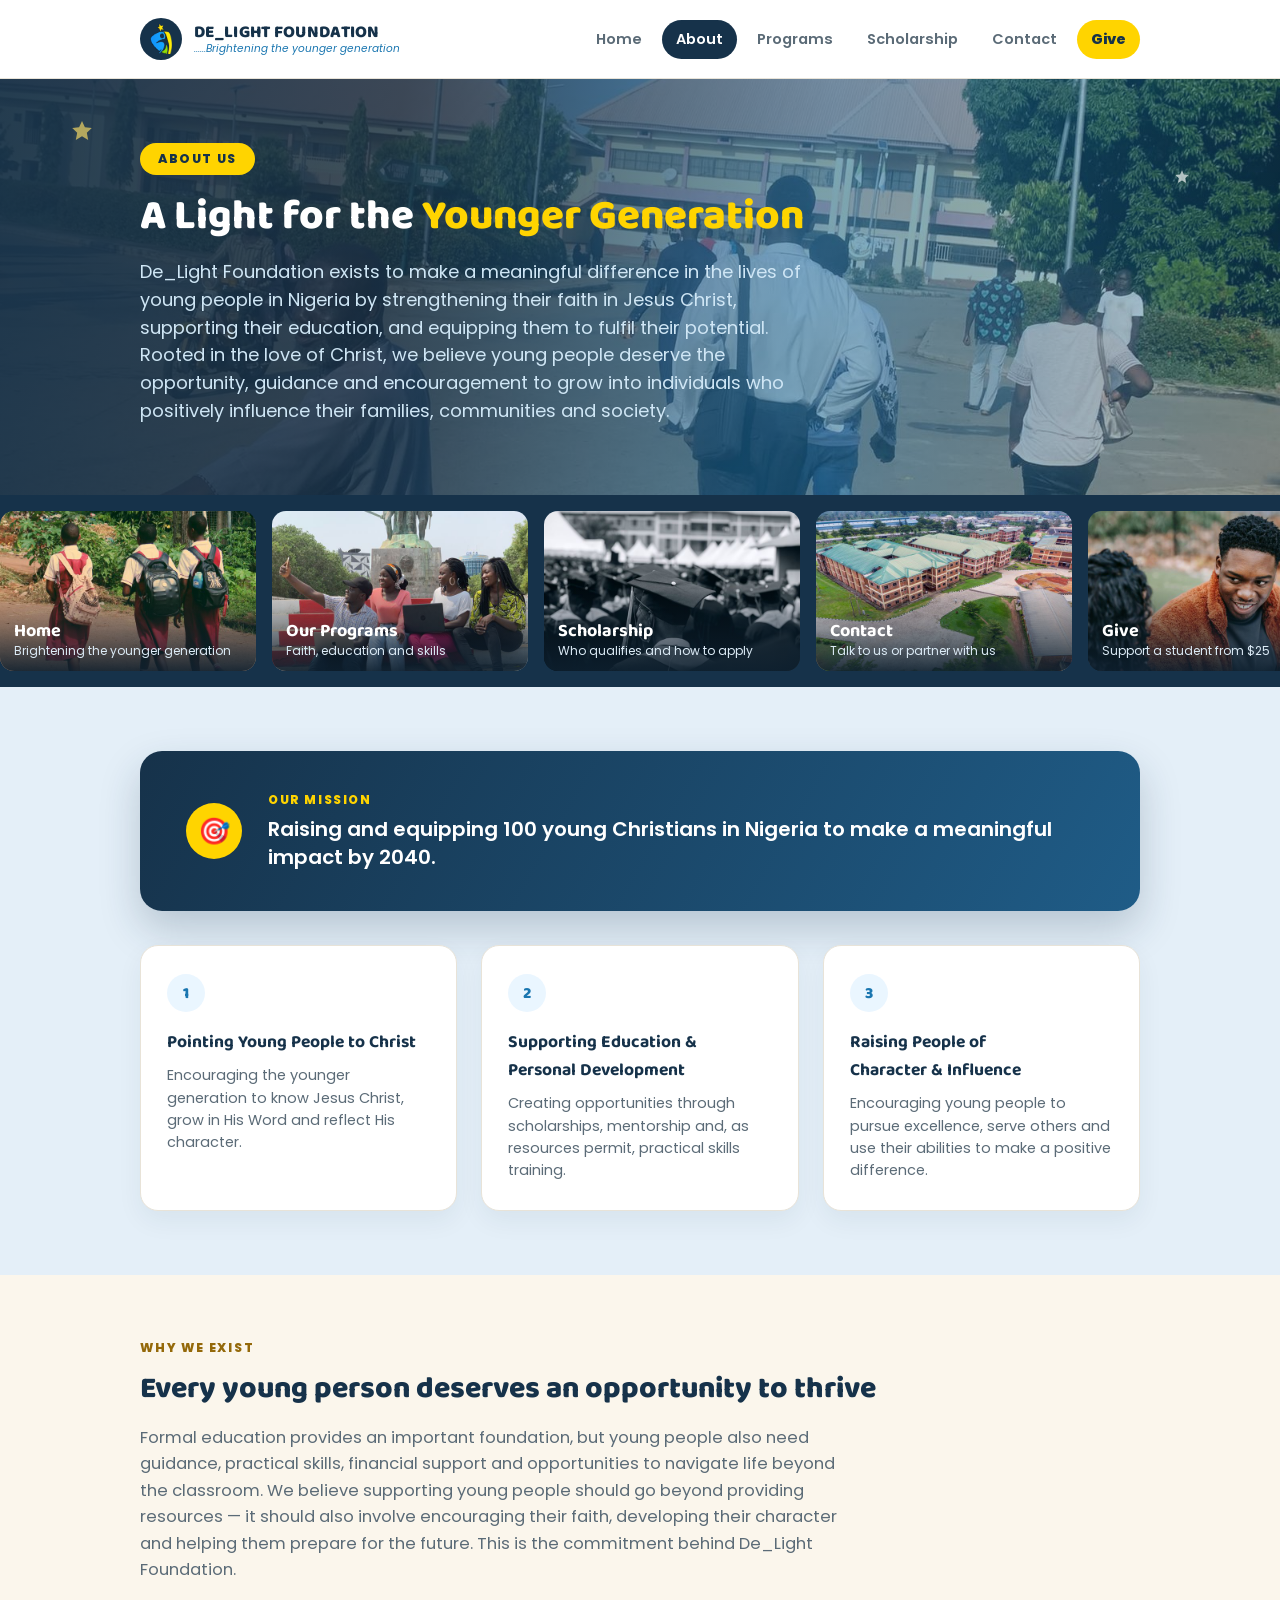
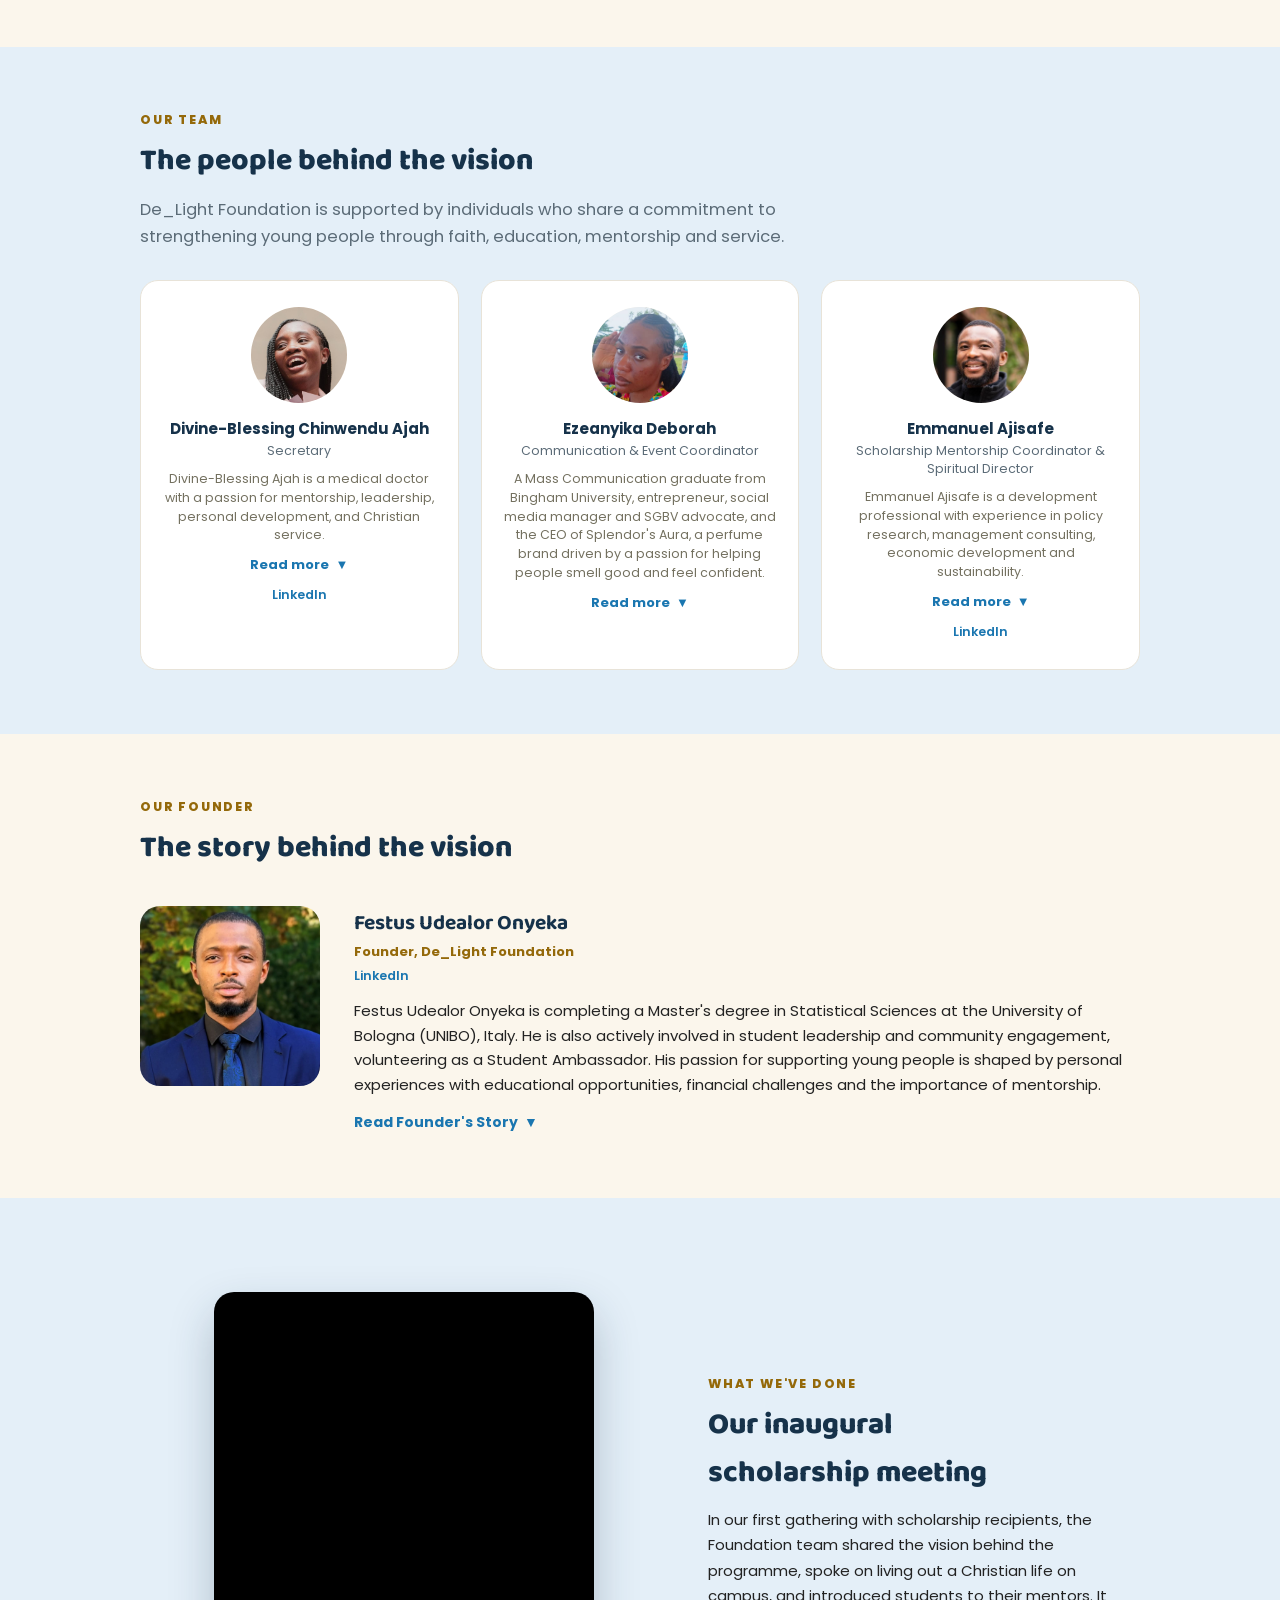
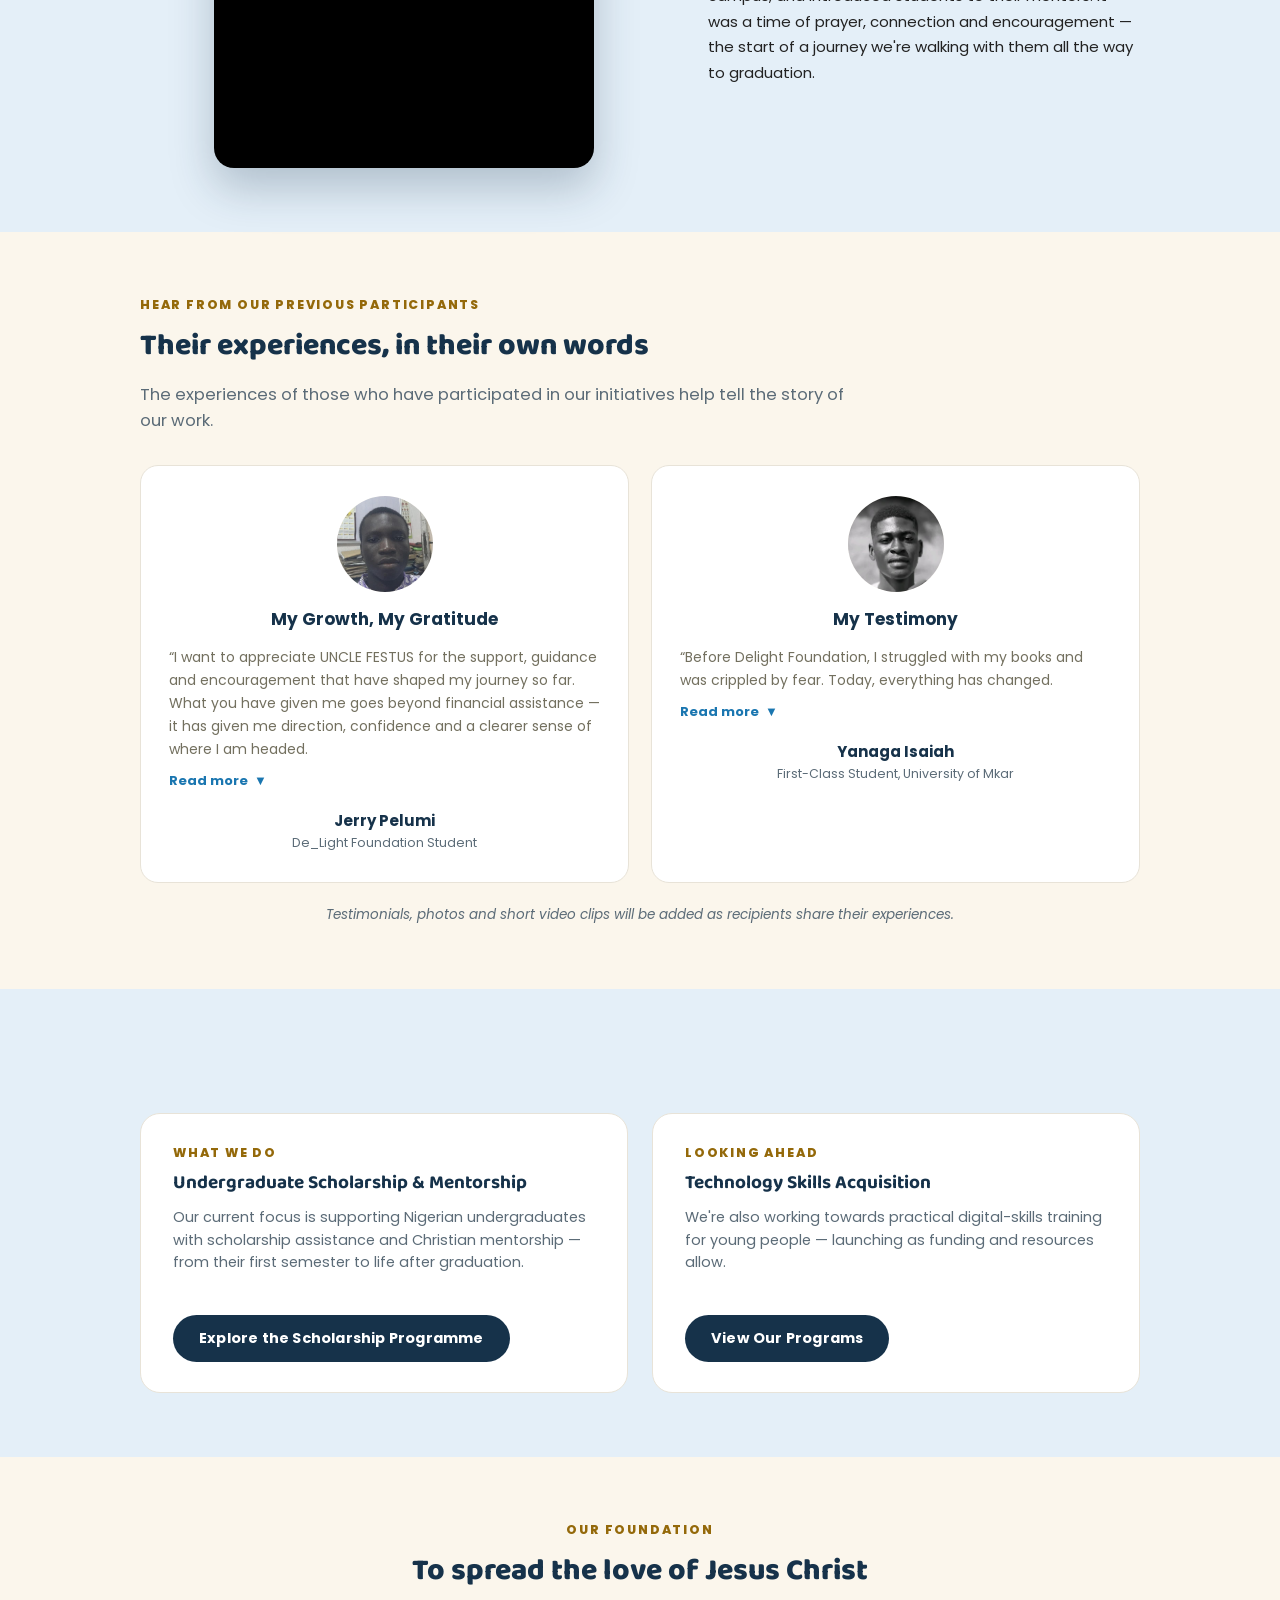
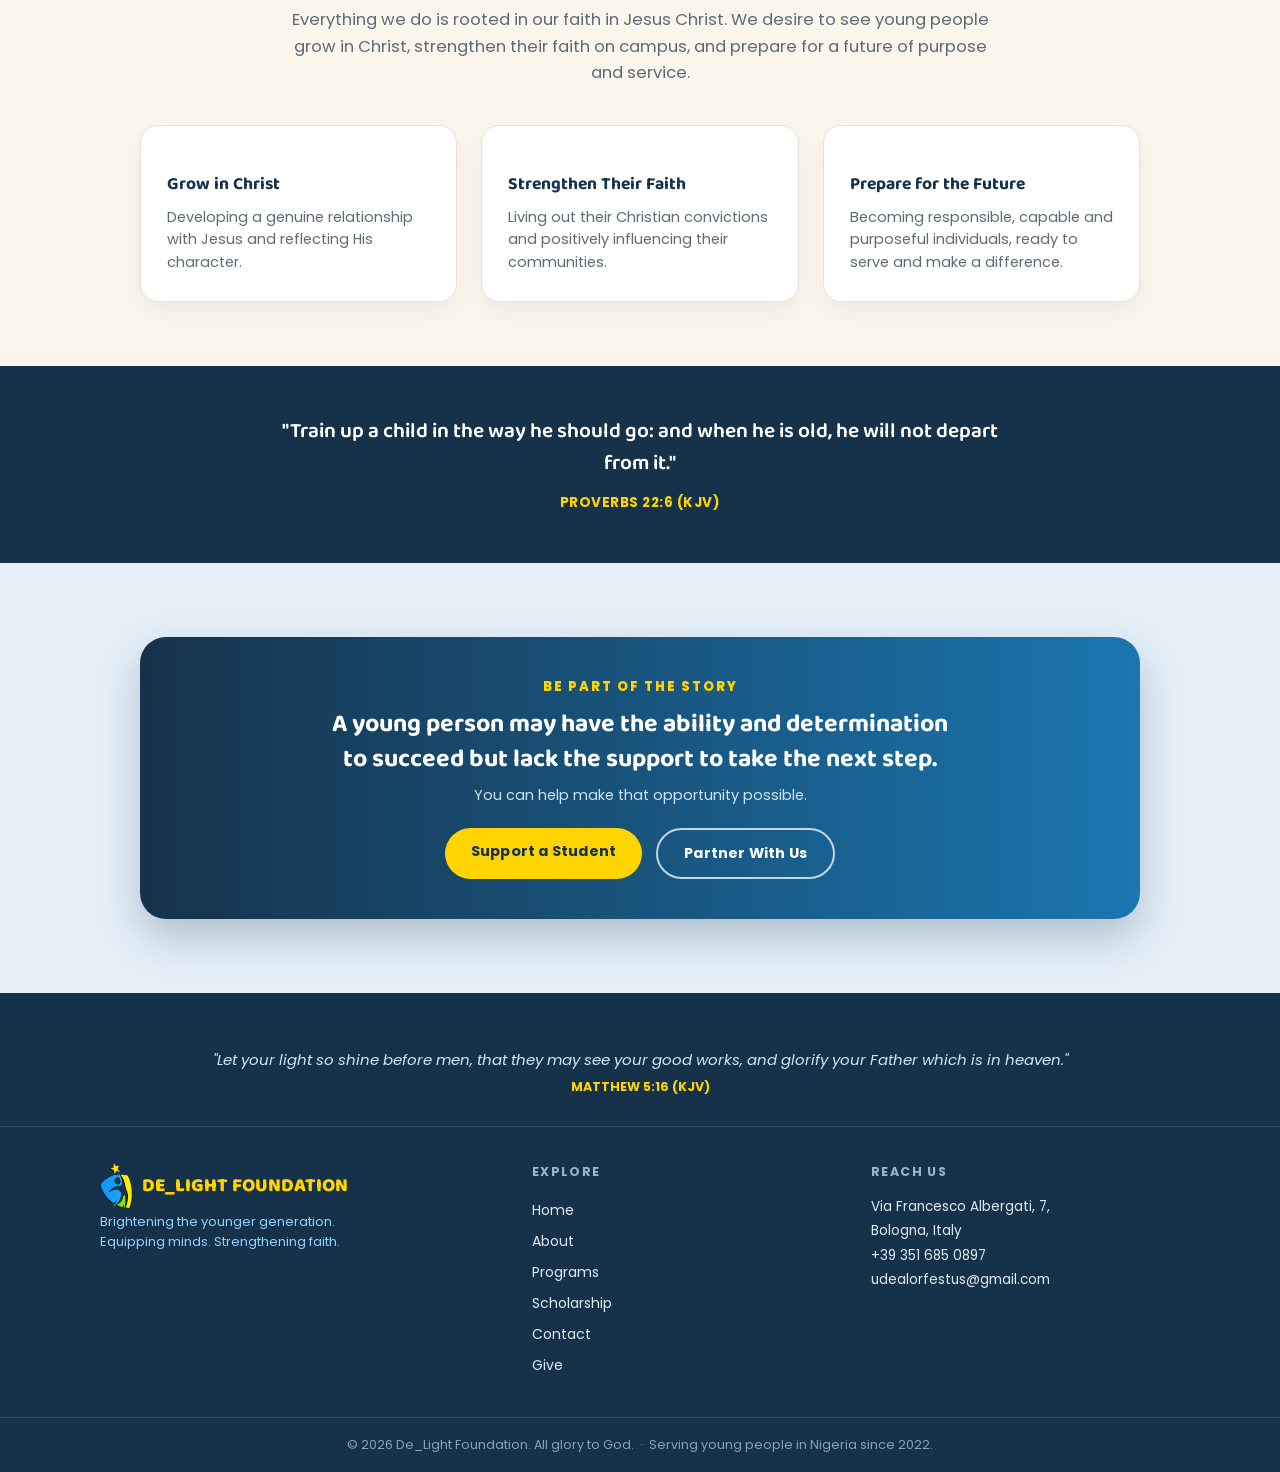
==== commit e8e613fb: "Add founder's LinkedIn link to About page Co-Authored-By: Claude Opus 5.5 <noreply@anthropic.com>" ====
--- a/about.html
+++ b/about.html
@@ -114,6 +114,7 @@
       <div>
         <h3>Festus Udealor Onyeka</h3>
         <div class="role">Founder, De_Light Foundation</div>
+        <a class="li" href="https://www.linkedin.com/in/udealor-festus-b7179b196/" target="_blank" rel="noopener">LinkedIn</a>
         <p>Festus Udealor Onyeka is completing a Master's degree in Statistical Sciences at the University of Bologna (UNIBO), Italy. He is also actively involved in student leadership and community engagement, volunteering as a Student Ambassador. His passion for supporting young people is shaped by personal experiences with educational opportunities, financial challenges and the importance of mentorship.</p>
         <button type="button" class="readmore-toggle" aria-expanded="false" data-closed="Read Founder's Story" data-open="Hide Founder's Story">Read Founder's Story <span class="chev">&#9660;</span></button>
         <div class="founder-story">
--- a/assets/css/style.css
+++ b/assets/css/style.css
@@ -132,8 +132,9 @@
 .people-card .rl{color:var(--grey);font-size:12.5px;margin-top:2px;}
 .people-card .bio{color:#73705f;font-size:12.5px;margin-top:10px;line-height:1.5;}
 .people-card.placeholder .bio{color:#9A947F;font-style:italic;}
-.people-card .li{display:inline-block;margin-top:10px;color:var(--blue);font-size:12.5px;font-weight:600;}
-.people-card .li:hover{text-decoration:underline;}
+.people-card .li,.founder .li{display:inline-block;margin-top:10px;color:var(--blue);font-size:12.5px;font-weight:600;}
+.founder .li{margin-top:4px;}
+.people-card .li:hover,.founder .li:hover{text-decoration:underline;}
 .people-card .readmore-toggle{margin-top:10px;font-size:13px;}
 .testimonials .readmore-toggle{display:flex;}
 .people-grid.testimonials{grid-template-columns:repeat(2,1fr);}
